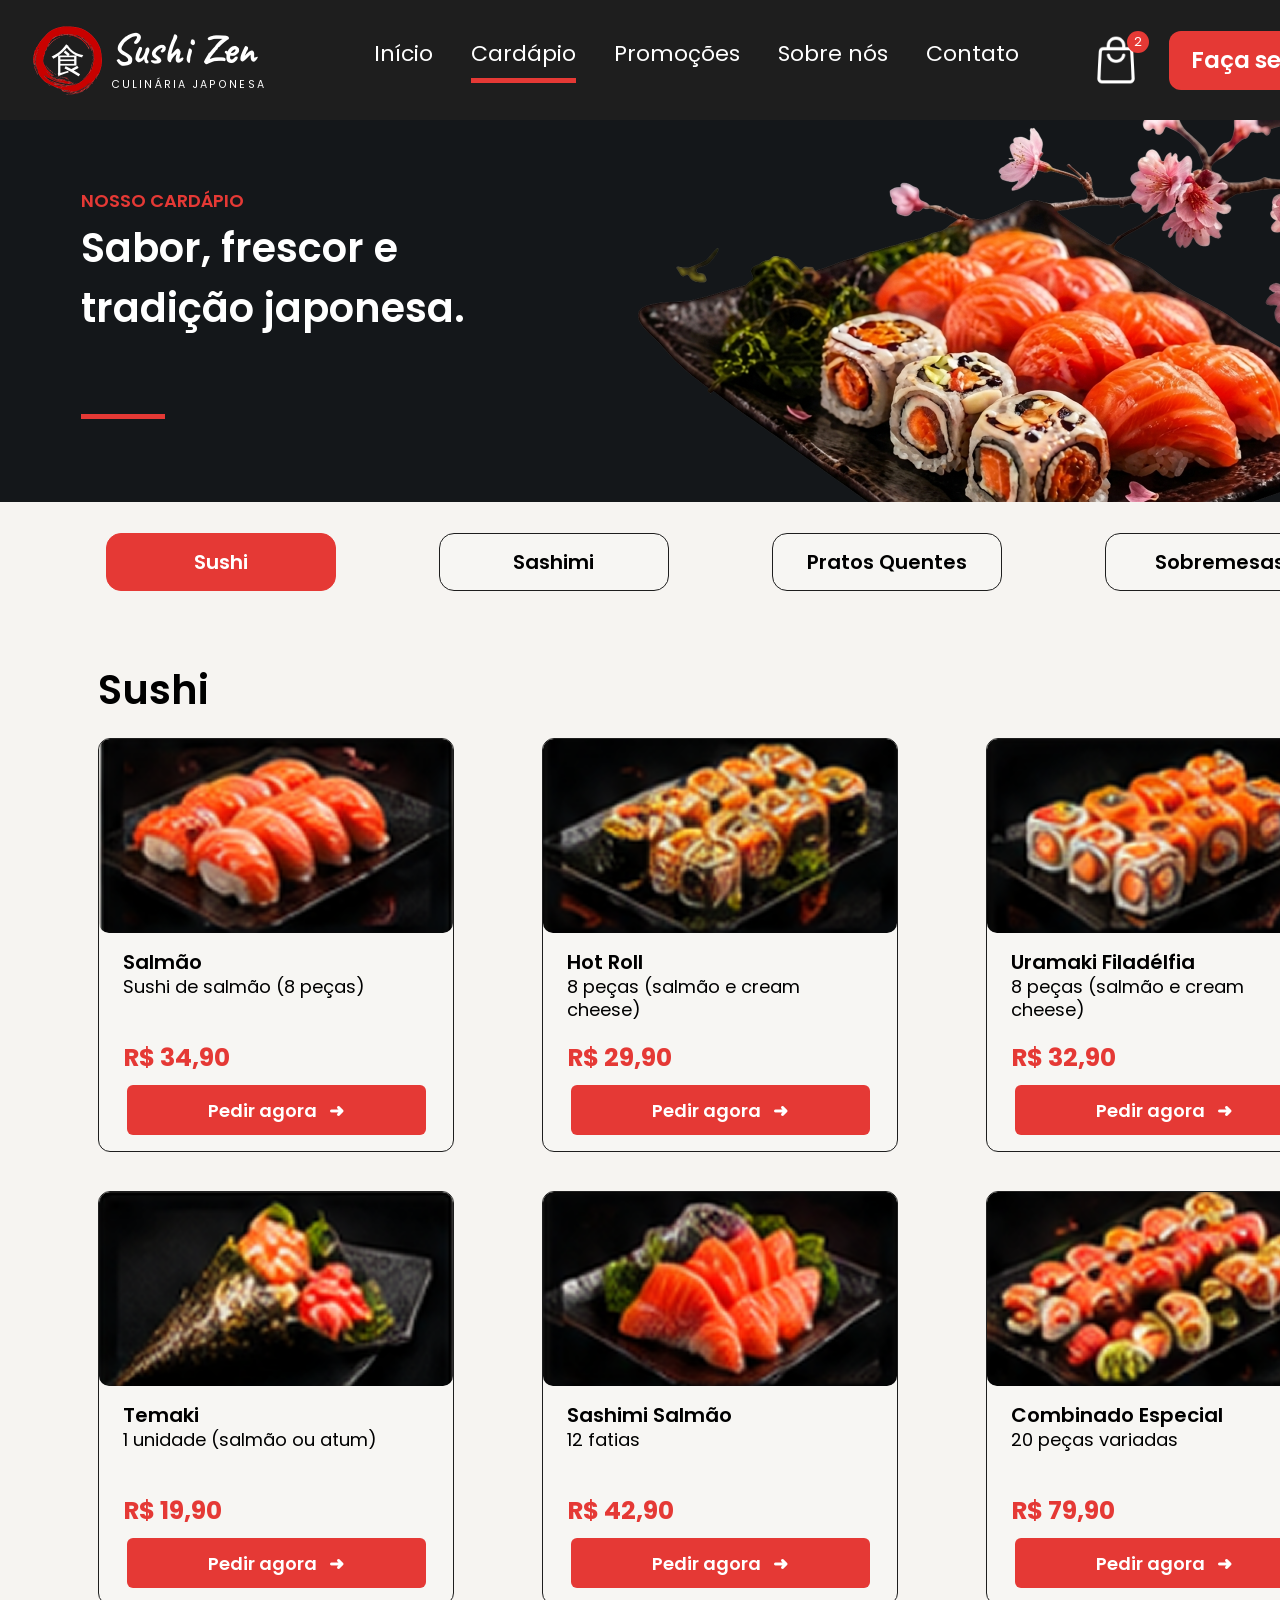
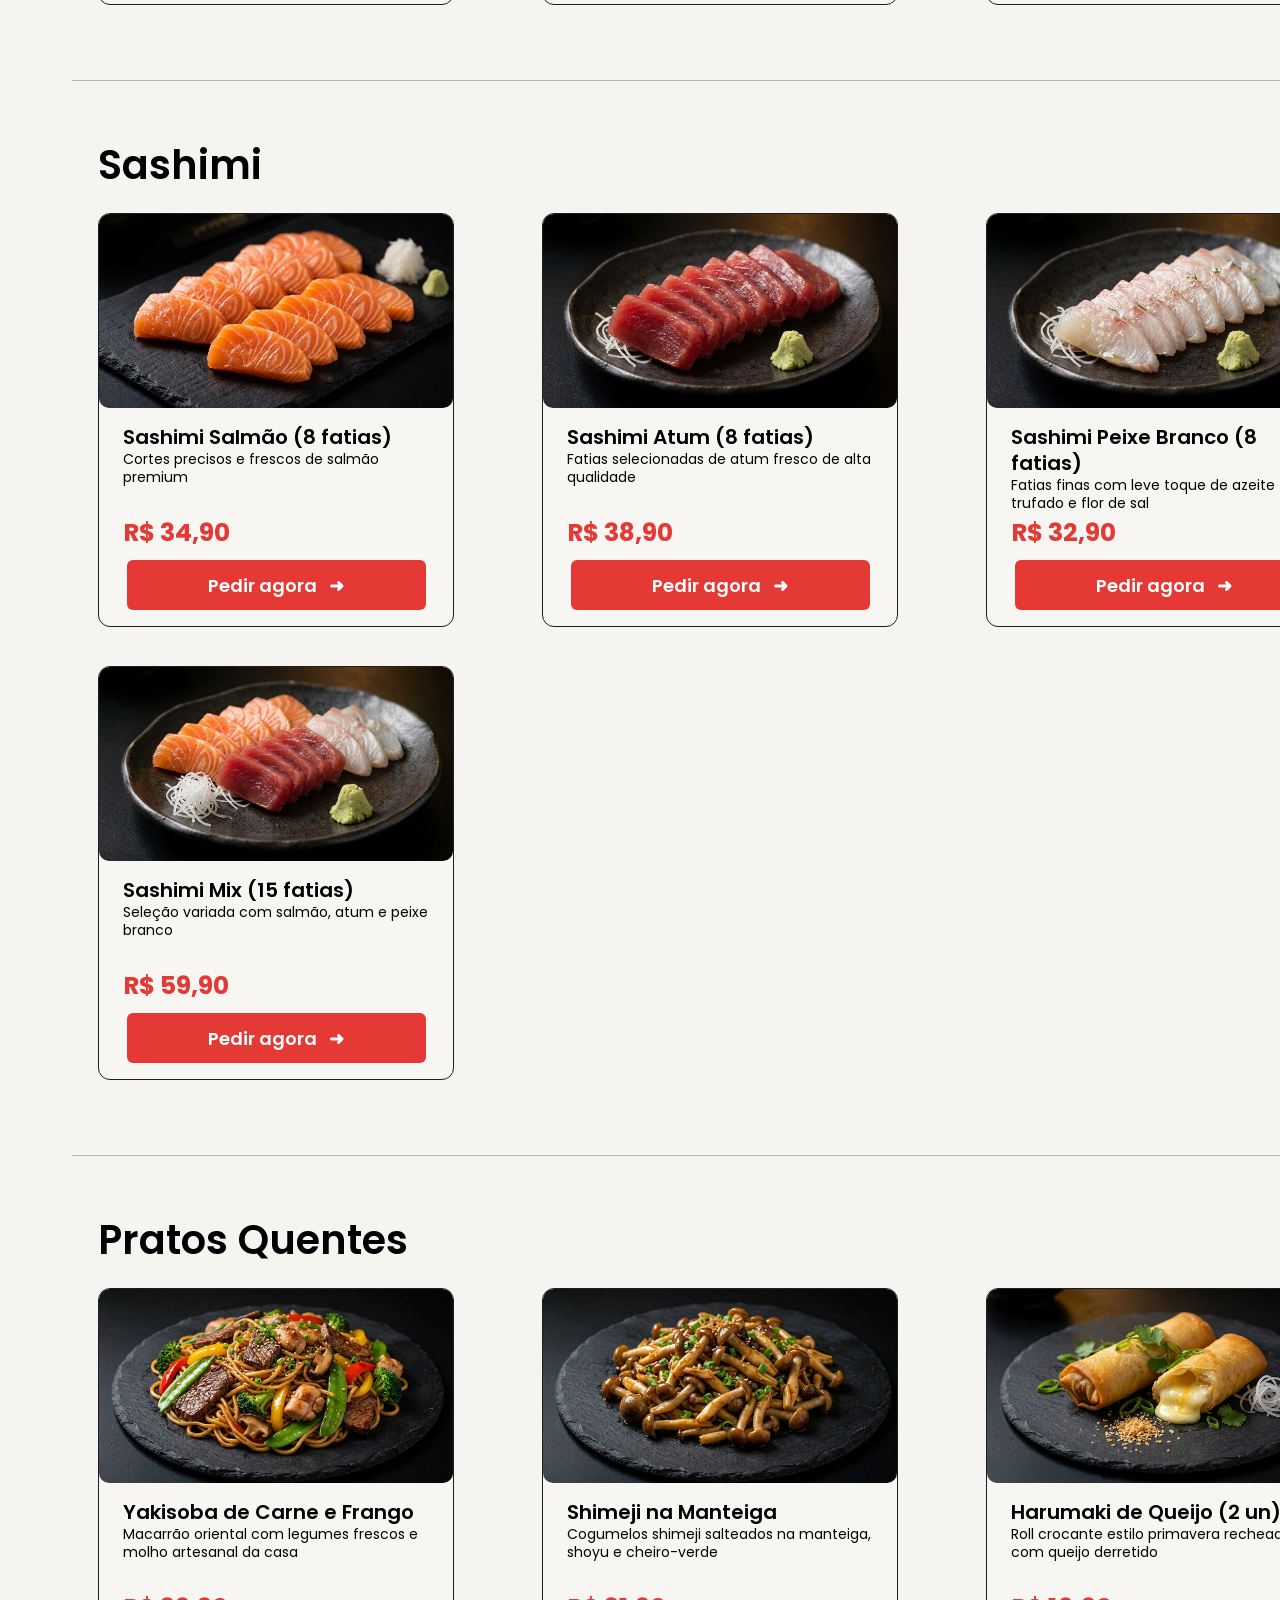
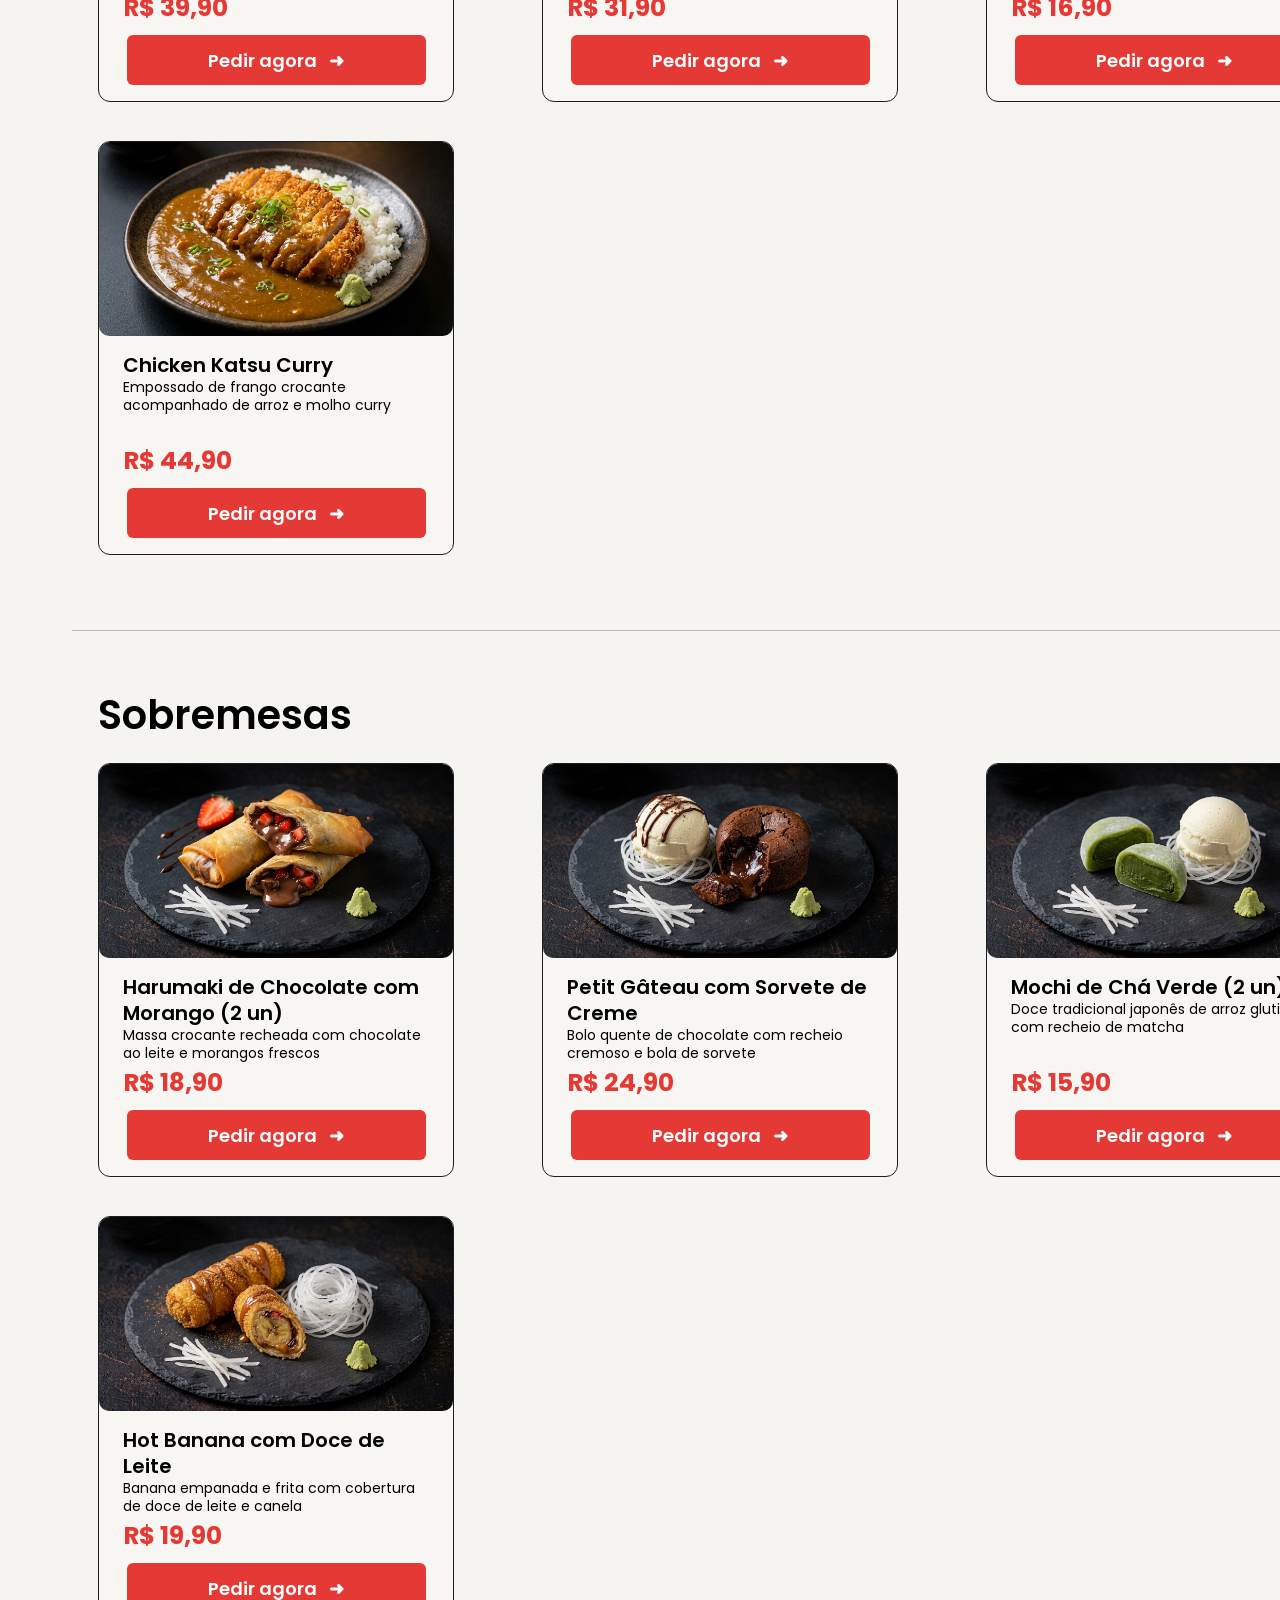
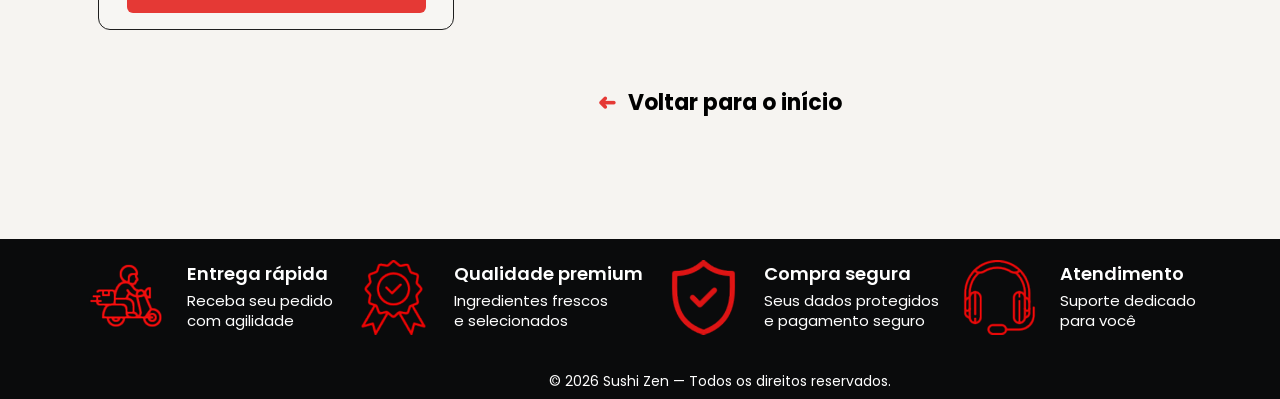
==== cardapio.html @ a2c44309 "Primeira versão do site" ====
<!DOCTYPE html>
<html lang="pt-BR">

<head>
  <meta charset="UTF-8">
  <title>Cardápio - Sushi Zen</title>
  <link rel="preconnect" href="https://fonts.googleapis.com">
  <link rel="preconnect" href="https://fonts.gstatic.com" crossorigin>
  <link href="https://fonts.googleapis.com/css2?family=Caveat:wght@400;700&family=Poppins:wght@400;500;600;700&display=swap" rel="stylesheet">
  <link rel="stylesheet" href="cardapio.css">
</head>
<body>

  
  <header class="header">
    <div class="logo">
      <div class="logo__icon">
        <img src="images/logo.png" alt="Logo Sushi Zen">
        <span class="logo__kanji">食</span>
      </div>
      <div class="logo__text">
        <h1 class="logo__name">Sushi Zen</h1>
        <p class="logo__subtitle">CULINÁRIA JAPONESA</p>
      </div>
    </div>

    <nav class="nav">
      <ul class="nav__list">
        <li class="nav__item"><a href="index.html">Início</a></li>
        <li class="nav__item nav__item--active"><a href="cardapio.html">Cardápio</a></li>
        <li class="nav__item"><a href="index.html#promocoes">Promoções</a></li>
        <li class="nav__item"><a href="sobre.html">Sobre nós</a></li>
        <li class="nav__item"><a href="index.html#contato">Contato</a></li>
      </ul>
    </nav>

    <div class="header__actions">
      <div class="cart">
        <img src="images/sacola.png" alt="Sacola de compras">
        <span class="cart__badge">2</span>
      </div>
      <a href="cardapio.html" class="btn btn--header">Faça seu pedido</a>
    </div>
  </header>

  <main>

    
    <section class="banner">
      <div class="banner__content">
        <p class="banner__eyebrow">NOSSO CARDÁPIO</p>
        <h2 class="banner__title">Sabor, frescor e<br>tradição japonesa.</h2>
      </div>
      <div class="banner__image">
        <img src="images/banner-cardapio.png" alt="Pratos de sushi do Sushi Zen">
      </div>
      
      <span class="banner__line"></span>
    </section>

   
    <div class="menu">

      
      <nav class="tabs">
        <a href="#sushi" class="tab tab--active">Sushi</a>
        <a href="#sashimi" class="tab">Sashimi</a>
        <a href="#pratos-quentes" class="tab">Pratos Quentes</a>
        <a href="#sobremesas" class="tab">Sobremesas</a>
      </nav>

    
      <section class="menu-section menu-section--sushi" id="sushi">
        <h2 class="menu-section__title">Sushi</h2>

        <div class="cards">
          <article class="card">
            <img class="card__img" src="images/card-sushi-salmao.png" alt="Sushi de salmão">
            <div class="card__body">
              <h3 class="card__name">Salmão</h3>
              <p class="card__desc">Sushi de salmão (8 peças)</p>
              <p class="card__price">R$ 34,90</p>
              <a href="index.html#contato" class="btn btn--card">Pedir agora &nbsp; ➜</a>
            </div>
          </article>

          <article class="card">
            <img class="card__img" src="images/card-hot-roll.png" alt="Hot Roll">
            <div class="card__body">
              <h3 class="card__name">Hot Roll</h3>
              <p class="card__desc">8 peças (salmão e cream cheese)</p>
              <p class="card__price">R$ 29,90</p>
              <a href="index.html#contato" class="btn btn--card">Pedir agora &nbsp; ➜</a>
            </div>
          </article>

          <article class="card">
            <img class="card__img" src="images/card-uramaki.png" alt="Uramaki Filadélfia">
            <div class="card__body">
              <h3 class="card__name">Uramaki Filadélfia</h3>
              <p class="card__desc">8 peças (salmão e cream cheese)</p>
              <p class="card__price">R$ 32,90</p>
              <a href="index.html#contato" class="btn btn--card">Pedir agora &nbsp; ➜</a>
            </div>
          </article>

          <article class="card">
            <img class="card__img" src="images/card-temaki.png" alt="Temaki">
            <div class="card__body">
              <h3 class="card__name">Temaki</h3>
              <p class="card__desc">1 unidade (salmão ou atum)</p>
              <p class="card__price">R$ 19,90</p>
              <a href="index.html#contato" class="btn btn--card">Pedir agora &nbsp; ➜</a>
            </div>
          </article>

          <article class="card">
            <img class="card__img" src="images/card-sashimi-salmao.png" alt="Sashimi de salmão">
            <div class="card__body">
              <h3 class="card__name">Sashimi Salmão</h3>
              <p class="card__desc">12 fatias</p>
              <p class="card__price">R$ 42,90</p>
              <a href="index.html#contato" class="btn btn--card">Pedir agora &nbsp; ➜</a>
            </div>
          </article>

          <article class="card">
            <img class="card__img" src="images/card-combinado.png" alt="Combinado Especial">
            <div class="card__body">
              <h3 class="card__name">Combinado Especial</h3>
              <p class="card__desc">20 peças variadas</p>
              <p class="card__price">R$ 79,90</p>
              <a href="index.html#contato" class="btn btn--card">Pedir agora &nbsp; ➜</a>
            </div>
          </article>
        </div>
      </section>

    
      <section class="menu-section" id="sashimi">
        <h2 class="menu-section__title">Sashimi</h2>

        <div class="cards">
          <article class="card">
            <img class="card__img" src="images/card-sashimi-salmão.jpg" alt="Sashimi de salmão">
            <div class="card__body">
              <h3 class="card__name">Sashimi Salmão (8 fatias)</h3>
              <p class="card__desc">Cortes precisos e frescos de salmão premium</p>
              <p class="card__price">R$ 34,90</p>
              <a href="index.html#contato" class="btn btn--card">Pedir agora &nbsp; ➜</a>
            </div>
          </article>

          <article class="card">
            <img class="card__img" src="images/card-sashimi-atum.jpg" alt="Sashimi de atum">
            <div class="card__body">
              <h3 class="card__name">Sashimi Atum (8 fatias)</h3>
              <p class="card__desc">Fatias selecionadas de atum fresco de alta qualidade</p>
              <p class="card__price">R$ 38,90</p>
              <a href="index.html#contato" class="btn btn--card">Pedir agora &nbsp; ➜</a>
            </div>
          </article>

          <article class="card">
            <img class="card__img" src="images/card-Sashimi-Peixe-Branco.jpg" alt="Sashimi de peixe branco">
            <div class="card__body">
              <h3 class="card__name">Sashimi Peixe Branco (8 fatias)</h3>
              <p class="card__desc">Fatias finas com leve toque de azeite trufado e flor de sal</p>
              <p class="card__price">R$ 32,90</p>
              <a href="index.html#contato" class="btn btn--card">Pedir agora &nbsp; ➜</a>
            </div>
          </article>

          <article class="card">
            <img class="card__img" src="images/card-Sashimi-Mix.jpg" alt="Sashimi Mix">
            <div class="card__body">
              <h3 class="card__name">Sashimi Mix (15 fatias)</h3>
              <p class="card__desc">Seleção variada com salmão, atum e peixe branco</p>
              <p class="card__price">R$ 59,90</p>
              <a href="index.html#contato" class="btn btn--card">Pedir agora &nbsp; ➜</a>
            </div>
          </article>
        </div>
      </section>

      
      <section class="menu-section" id="pratos-quentes">
        <h2 class="menu-section__title">Pratos Quentes</h2>

        <div class="cards">
          <article class="card">
            <img class="card__img" src="images/card-Yakisoba-Carne-Frango.jpg" alt="Yakisoba de carne e frango">
            <div class="card__body">
              <h3 class="card__name">Yakisoba de Carne e Frango</h3>
              <p class="card__desc">Macarrão oriental com legumes frescos e molho artesanal da casa</p>
              <p class="card__price">R$ 39,90</p>
              <a href="index.html#contato" class="btn btn--card">Pedir agora &nbsp; ➜</a>
            </div>
          </article>

          <article class="card">
            <img class="card__img" src="images/card-Shimeji-Manteiga.jpg" alt="Shimeji na manteiga">
            <div class="card__body">
              <h3 class="card__name">Shimeji na Manteiga</h3>
              <p class="card__desc">Cogumelos shimeji salteados na manteiga, shoyu e cheiro-verde</p>
              <p class="card__price">R$ 31,90</p>
              <a href="index.html#contato" class="btn btn--card">Pedir agora &nbsp; ➜</a>
            </div>
          </article>

          <article class="card">
            <img class="card__img" src="images//card-Harumaki -Queijo.jpg" alt="Harumaki de queijo">
            <div class="card__body">
              <h3 class="card__name">Harumaki de Queijo (2 un)</h3>
              <p class="card__desc">Roll crocante estilo primavera recheado com queijo derretido</p>
              <p class="card__price">R$ 16,90</p>
              <a href="index.html#contato" class="btn btn--card">Pedir agora &nbsp; ➜</a>
            </div>
          </article>

          <article class="card">
            <img class="card__img" src="images/card-Chicken-Katsu-Curry.jpg" alt="Chicken Katsu Curry">
            <div class="card__body">
              <h3 class="card__name">Chicken Katsu Curry</h3>
              <p class="card__desc">Empossado de frango crocante acompanhado de arroz e molho curry</p>
              <p class="card__price">R$ 44,90</p>
              <a href="index.html#contato" class="btn btn--card">Pedir agora &nbsp; ➜</a>
            </div>
          </article>
        </div>
      </section>

     
      <section class="menu-section" id="sobremesas">
        <h2 class="menu-section__title">Sobremesas</h2>

        <div class="cards">
          <article class="card">
            <img class="card__img" src="images/card-Harumaki-Chocolate-Morango.jpg" alt="Harumaki de chocolate com morango">
            <div class="card__body">
              <h3 class="card__name">Harumaki de Chocolate com Morango (2 un)</h3>
              <p class="card__desc">Massa crocante recheada com chocolate ao leite e morangos frescos</p>
              <p class="card__price">R$ 18,90</p>
              <a href="index.html#contato" class="btn btn--card">Pedir agora &nbsp; ➜</a>
            </div>
          </article>

          <article class="card">
            <img class="card__img" src="images/card-Petit Gâteau-Sorvete-Creme.jpg" alt="Petit Gâteau com sorvete">
            <div class="card__body">
              <h3 class="card__name">Petit Gâteau com Sorvete de Creme</h3>
              <p class="card__desc">Bolo quente de chocolate com recheio cremoso e bola de sorvete</p>
              <p class="card__price">R$ 24,90</p>
              <a href="index.html#contato" class="btn btn--card">Pedir agora &nbsp; ➜</a>
            </div>
          </article>

          <article class="card">
            <img class="card__img" src="images//card-Mochi-Chá-Verde.jpg" alt="Mochi de chá verde">
            <div class="card__body">
              <h3 class="card__name">Mochi de Chá Verde (2 un)</h3>
              <p class="card__desc">Doce tradicional japonês de arroz glutinoso com recheio de matcha</p>
              <p class="card__price">R$ 15,90</p>
              <a href="index.html#contato" class="btn btn--card">Pedir agora &nbsp; ➜</a>
            </div>
          </article>

          <article class="card">
            <img class="card__img" src="images/card-Hot-Banana-Doce-Leite.jpg" alt="Hot Banana com doce de leite">
            <div class="card__body">
              <h3 class="card__name">Hot Banana com Doce de Leite</h3>
              <p class="card__desc">Banana empanada e frita com cobertura de doce de leite e canela</p>
              <p class="card__price">R$ 19,90</p>
              <a href="index.html#contato" class="btn btn--card">Pedir agora &nbsp; ➜</a>
            </div>
          </article>
        </div>
      </section>

     
      <a href="index.html" class="back-link"><span class="back-link__arrow">➜</span> Voltar para o início</a>

    </div>
  </main>

  
  <footer class="footer">
    <div class="footer__features">
      <div class="feature">
        <img src="images/entrega-rapida.png" alt="Entrega rápida">
        <div>
          <h3 class="feature__title">Entrega rápida</h3>
          <p class="feature__text">Receba seu pedido<br>com agilidade</p>
        </div>
      </div>

      <div class="feature">
        <img src="images/qualidade.png" alt="Qualidade premium">
        <div>
          <h3 class="feature__title">Qualidade premium</h3>
          <p class="feature__text">Ingredientes frescos<br>e selecionados</p>
        </div>
      </div>

      <div class="feature">
        <img src="images/seguranca.png" alt="Compra segura">
        <div>
          <h3 class="feature__title">Compra segura</h3>
          <p class="feature__text">Seus dados protegidos<br>e pagamento seguro</p>
        </div>
      </div>

      <div class="feature">
        <img src="images/atendimento.png" alt="Atendimento">
        <div>
          <h3 class="feature__title">Atendimento</h3>
          <p class="feature__text">Suporte dedicado<br>para você</p>
        </div>
      </div>
    </div>

    <p class="footer__copy">© 2026 Sushi Zen — Todos os direitos reservados.</p>
  </footer>

</body>
</html>
---- cardapio.css ----
* {
  box-sizing: border-box;
  margin: 0;
  padding: 0;
}

body {
  width: 1440px;                 
  margin: 0 auto;
  font-family: 'Poppins', sans-serif;
  color: #ffffff;
  background-color: #101112;
}

a {
  text-decoration: none;
  color: inherit;
}

ul {
  list-style: none;
}


img {
  display: block;
}


.btn {
  display: flex;
  align-items: center;
  justify-content: center;
  color: #ffffff;
  font-weight: 600;
  font-size: 18px;
  background-color: #e53935;
}


.header {
  position: sticky;
  top: 0;
  z-index: 100;
  display: flex;                
  align-items: center;           
  height: 120px;
  padding: 0 35px 0 27px;        
  background-color: #1e1e1e;
}


.logo {
  display: flex;
  align-items: center;
  gap: 5px;
  width: 340px;
}


.logo__icon {
  position: relative;
  width: 79px;
  height: 79px;
}

.logo__icon img {
  width: 100%;
  height: 100%;
  object-fit: cover;
}


.logo__kanji {
  position: absolute;
  top: 14px;
  left: 24px;
  z-index: 1;
  font-size: 34px;
  color: #ffffff;
}

.logo__name {
  font-family: 'Caveat', cursive;
  font-weight: 700;
  font-size: 43px;
  line-height: 1;
}

.logo__subtitle {
  margin-top: 6px;
  font-size: 10.7px;
  letter-spacing: 2.1px;
}


.nav {
  margin-left: 7px;
}


.nav__list {
  display: flex;
  gap: 38px;
}

.nav__item a {
  font-size: 22px;
}


.nav__item--active a {
  display: inline-block;
  padding-bottom: 8px;
  border-bottom: 5px solid #e53935;
}


.header__actions {
  display: flex;
  align-items: center;
  gap: 28px;
  margin-left: auto;             
}

.cart {
  position: relative;
  width: 50px;
  height: 50px;
}

.cart img {
  width: 100%;
  height: 100%;
  object-fit: cover;
}


.cart__badge {
  position: absolute;
  top: -4px;
  right: -8px;
  display: flex;
  align-items: center;
  justify-content: center;
  width: 22px;
  height: 22px;
  background-color: #e53935;
  border-radius: 50%;
  font-size: 13px;
}

.btn--header {
  width: 236px;
  height: 59px;
  border-radius: 12px;
  font-size: 23px;
}


.banner {
  position: relative;
  display: grid;
  grid-template-columns: 602px 838px;  
  height: 382px;
  background-color: #14171a;
  overflow: hidden;
}

.banner__content {
  padding: 67px 0 0 81px;
}

.banner__eyebrow {
  color: #e53935;
  font-size: 18px;
  font-weight: 600;
}

.banner__title {
  margin-top: 4px;
  font-size: 40px;
  font-weight: 600;
}

.banner__image img {
  width: 100%;
  height: 100%;
  object-fit: cover;
}


.banner__line {
  position: absolute;
  top: 294px;
  left: 81px;
  width: 84px;
  height: 5px;
  background-color: #e53935;
}


.menu {
  padding: 16px 0 120px 0;
  background-color: #f6f4f1;
}


.tabs {
  position: sticky;
  top: 120px; 
  z-index: 5;  
  display: flex;
  justify-content: center;
  gap: 103px;
  padding: 15px 0;
  background-color: #f6f4f1;
}

.tab {
  display: flex;
  align-items: center;
  justify-content: center;
  width: 230px;
  height: 58px;
  background-color: rgba(255, 255, 255, 0.15);
  border: 1px solid #1e1e1e;           
  border-radius: 15px;                 
  color: #000000;
  font-size: 20px;
  font-weight: 600;
}


.tab--active {
  background-color: #e53935;
  border-color: #e53935;
  color: #ffffff;
}



.menu-section {
  width: 1296px;
  margin: 0 auto;
  padding: 54px 26px 75px 26px;
  border-bottom: 1px solid rgba(0, 0, 0, 0.25);   
  scroll-margin-top: 210px;     
}


.menu-section:last-of-type {
  border-bottom: none;
  padding-bottom: 56px;
}

.menu-section__title {
  margin-bottom: 18px;
  font-size: 40px;
  font-weight: 600;
  color: #000000;
}


.cards {
  display: grid;
  grid-template-columns: repeat(3, 356px);
  gap: 39px 88px;                
}


.card {
  display: flex;
  flex-direction: column;
  height: 414px;
  background-color: rgba(255, 255, 255, 0.15);
  border: 1px solid #1e1e1e;
  border-radius: 12px;
  overflow: hidden;            
  color: #000000;
}

.card__img {
  width: 100%;
  height: 194px;
  object-fit: cover;
  border-radius: 10px;
}


.card__body {
  display: flex;
  flex-direction: column;
  flex: 1;
  padding: 16px 24px 0 24px;
}

.card__name {
  font-size: 20px;
  font-weight: 600;
  line-height: 1.3;
}

.card__desc {
  font-size: 14px;
  line-height: 1.3;
}


.menu-section--sushi .card__desc {
  font-size: 18px;
}


.card__price {
  margin-top: auto;
  margin-bottom: 12px;
  font-size: 25px;
  font-weight: 700;
  line-height: 1.2;
  color: #e53935;
}

.btn--card {
  width: 299px;
  height: 50px;
  margin: 0 auto 16px auto;      
  border-radius: 6px;
}


.back-link {
  display: flex;
  justify-content: center;
  align-items: center;
  gap: 12px;
  font-size: 22px;
  font-weight: 700;
  color: #000000;
}


.back-link__arrow {
  display: inline;
  color: #e53935;
  transform: scaleX(-1);        
}


.footer {
  position: relative;
  height: 160px;
  padding-top: 21px;
  background-color: #0a0b0c;
}


.footer__features {
  display: flex;
  justify-content: space-between;
  padding: 0 244px 0 89px;
}

.feature {
  display: flex;
  align-items: flex-start;
  gap: 23px;
}

.feature img {
  width: 75px;
  height: 75px;
  object-fit: cover;
}

.feature__title {
  font-size: 18px;
  font-weight: 600;
}

.feature__text {
  margin-top: 4px;
  font-size: 15px;
  line-height: 1.3;
}

.footer__copy {
  margin-top: 36px;
  text-align: center;
  font-size: 14px;
}
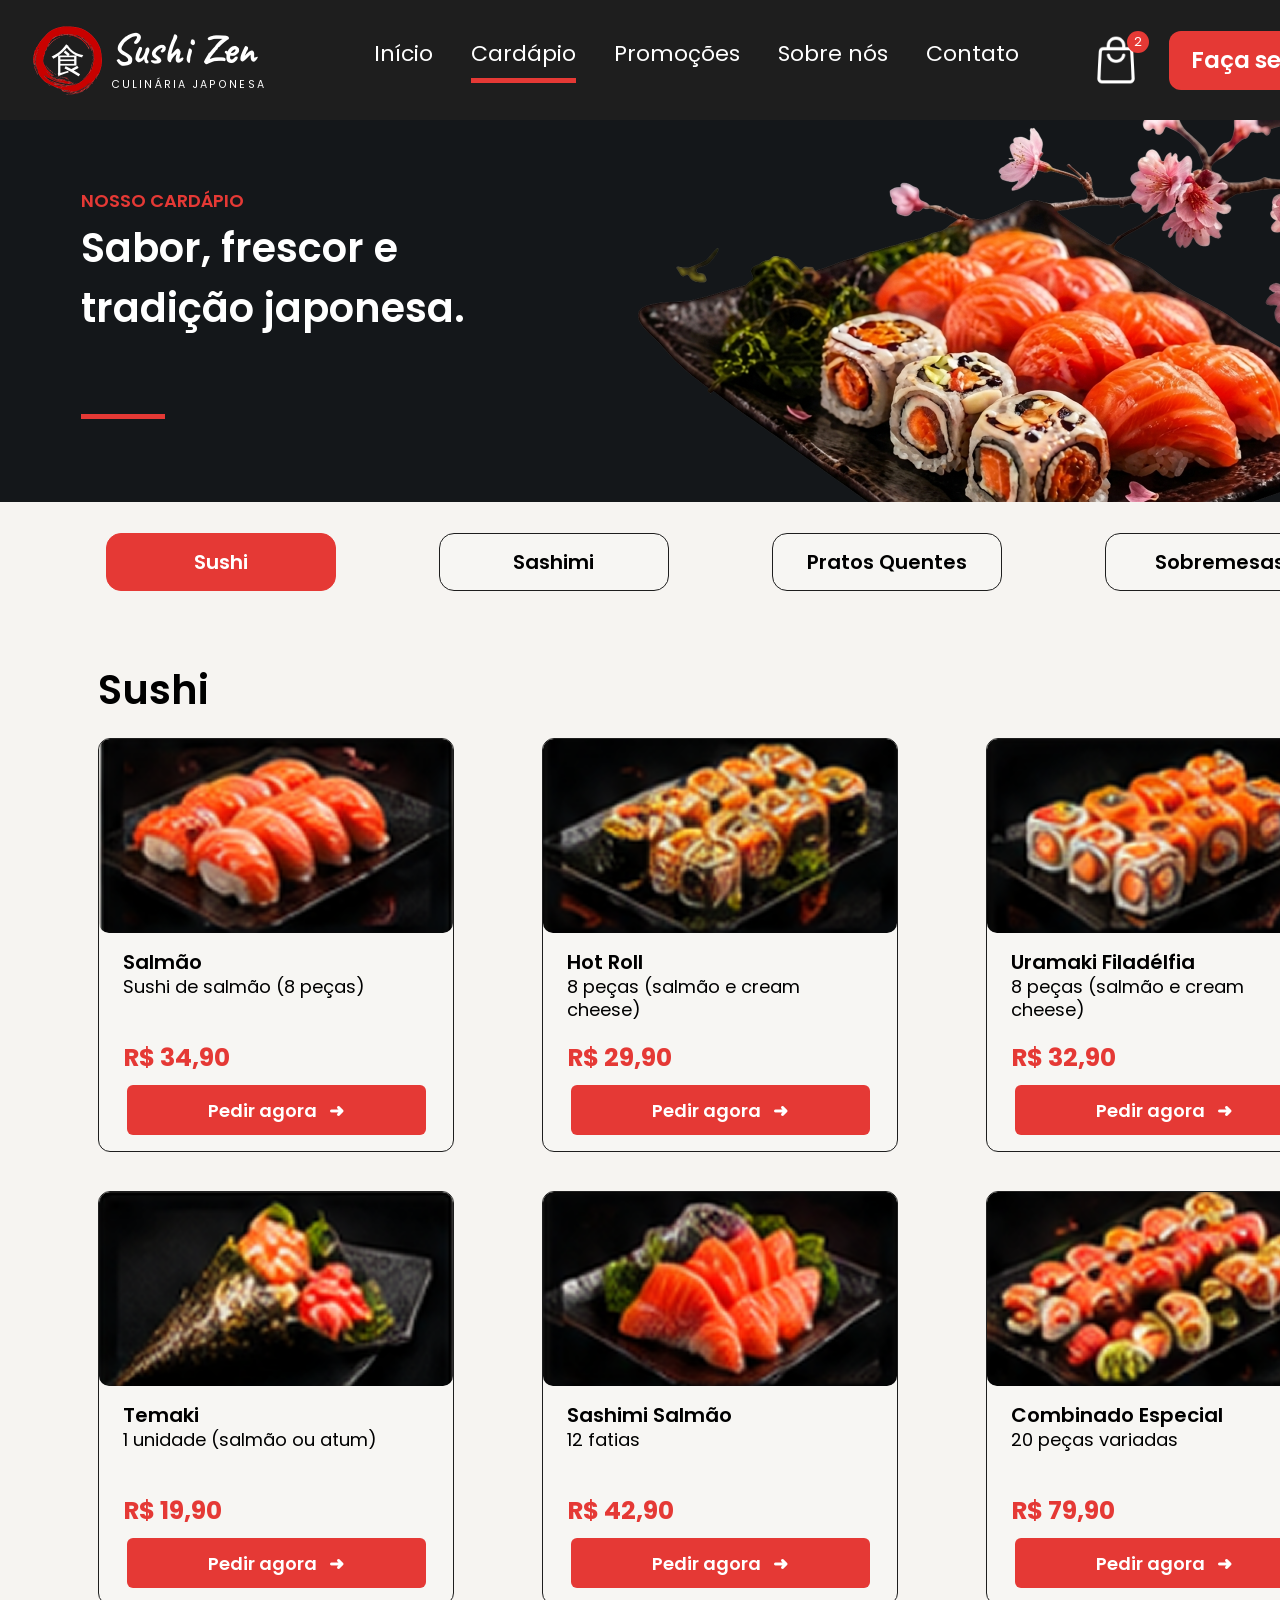
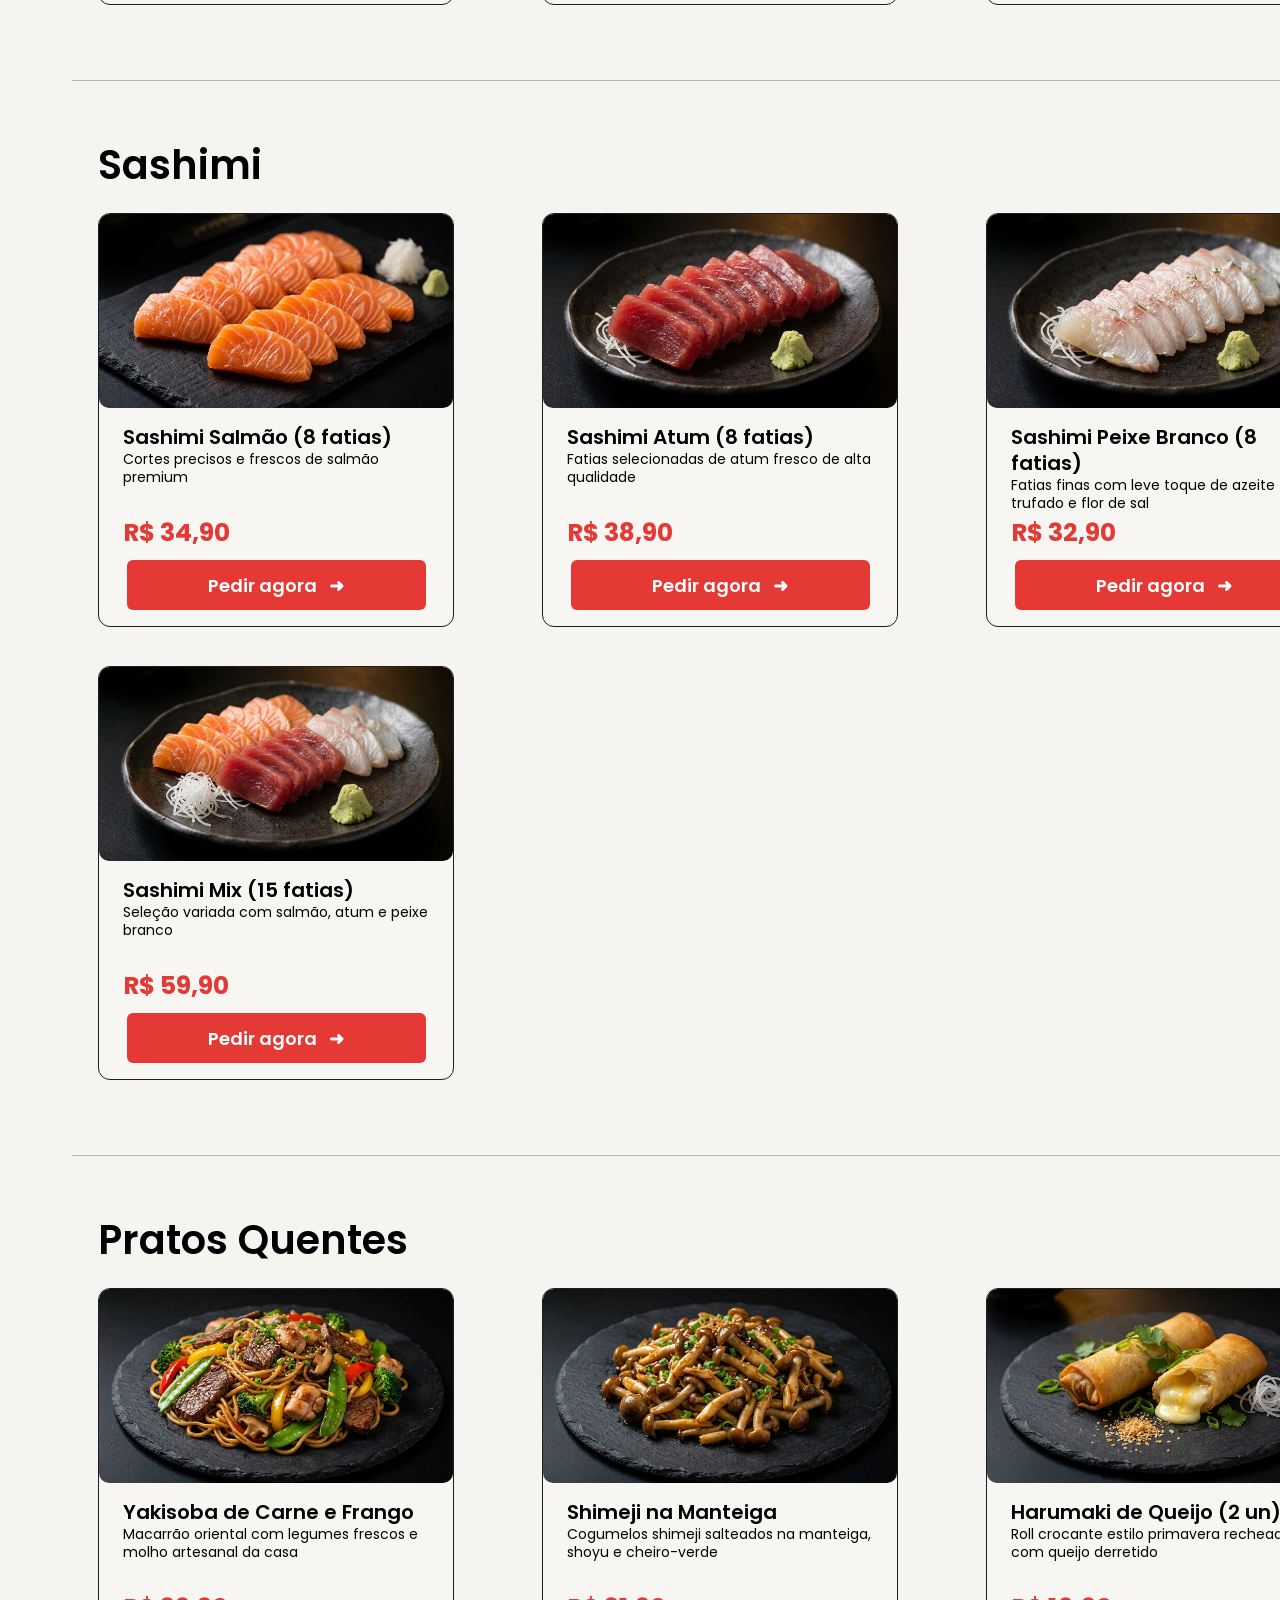
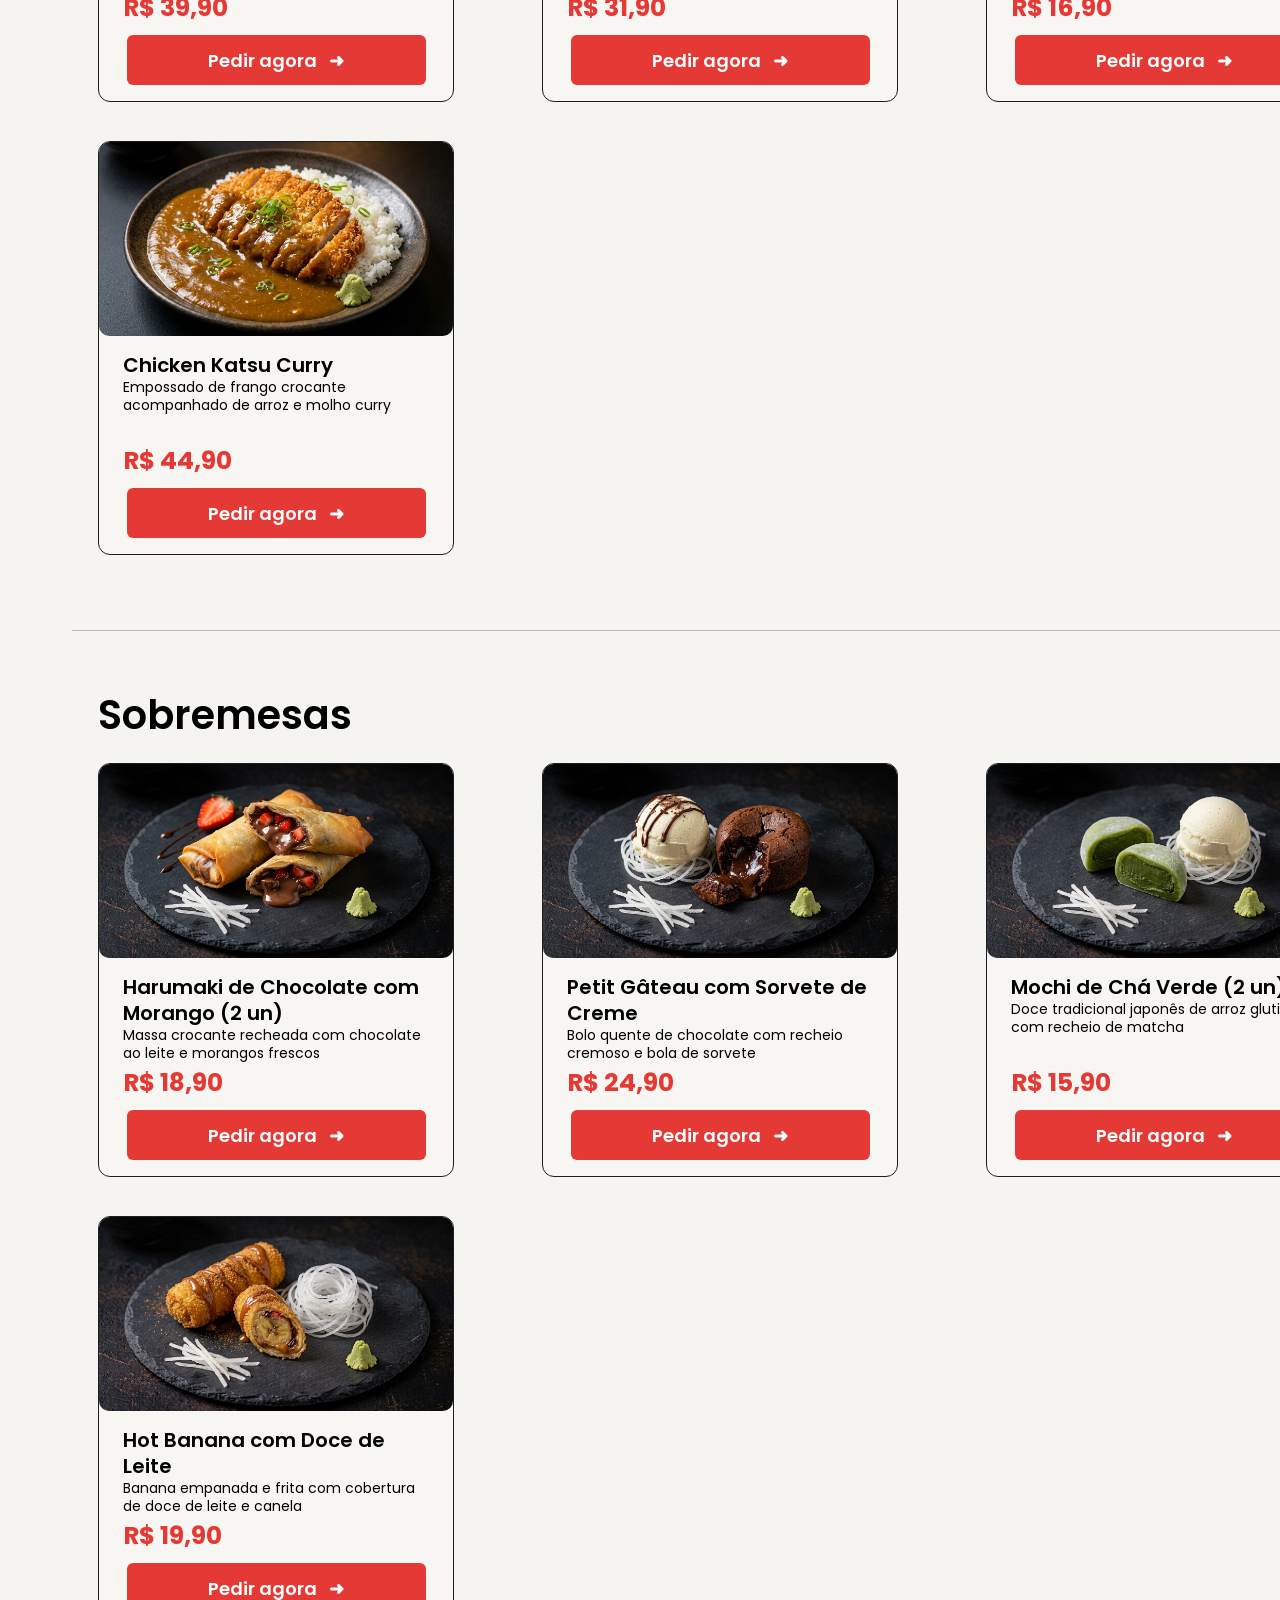
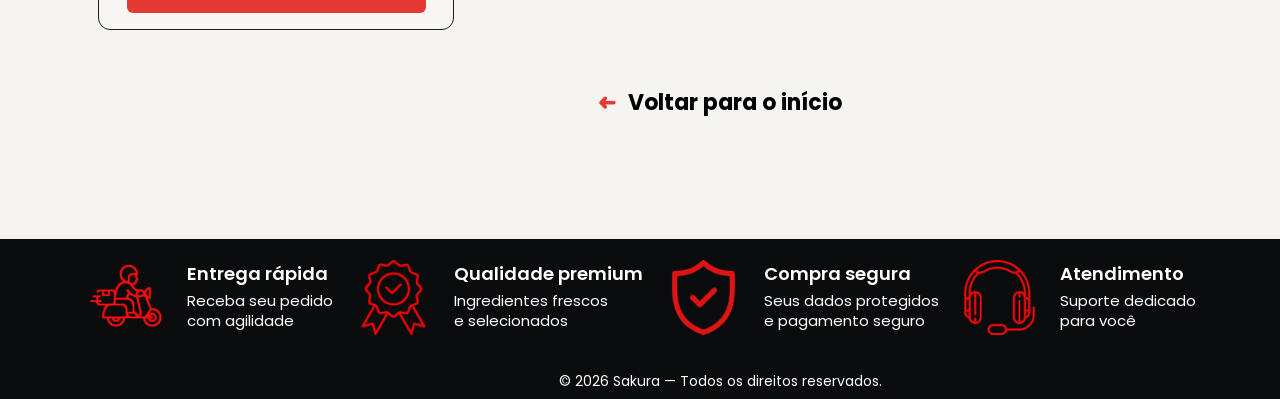
==== commit 3cbd0202: "Nova versao codigo" ====
--- a/cardapio.html
+++ b/cardapio.html
@@ -1,6 +1,5 @@
 <!DOCTYPE html>
 <html lang="pt-BR">
-
 <head>
   <meta charset="UTF-8">
   <title>Cardápio - Sushi Zen</title>
@@ -11,173 +10,171 @@
 </head>
 <body>
 
-  
   <header class="header">
     <div class="logo">
-      <div class="logo__icon">
+      <div class="logo-imagem">
         <img src="images/logo.png" alt="Logo Sushi Zen">
-        <span class="logo__kanji">食</span>
-      </div>
-      <div class="logo__text">
-        <h1 class="logo__name">Sushi Zen</h1>
-        <p class="logo__subtitle">CULINÁRIA JAPONESA</p>
+        <span class="logo-letra">食</span>
+      </div>
+      <div class="logo-texto">
+        <h1 class="logo-nome">Sushi Zen</h1>
+        <p class="logo-subtitulo">CULINÁRIA JAPONESA</p>
       </div>
     </div>
 
     <nav class="nav">
-      <ul class="nav__list">
-        <li class="nav__item"><a href="index.html">Início</a></li>
-        <li class="nav__item nav__item--active"><a href="cardapio.html">Cardápio</a></li>
-        <li class="nav__item"><a href="index.html#promocoes">Promoções</a></li>
-        <li class="nav__item"><a href="sobre.html">Sobre nós</a></li>
-        <li class="nav__item"><a href="index.html#contato">Contato</a></li>
+      <ul class="lista-menu">
+        <li class="item-menu"><a href="index.html">Início</a></li>
+        <li class="item-menu link-ativo"><a href="cardapio.html">Cardápio</a></li>
+        <li class="item-menu"><a href="index.html#promocoes">Promoções</a></li>
+        <li class="item-menu"><a href="sobre.html">Sobre nós</a></li>
+        <li class="item-menu"><a href="index.html#contato">Contato</a></li>
       </ul>
     </nav>
 
-    <div class="header__actions">
+    <div class="acoes-topo">
       <div class="cart">
         <img src="images/sacola.png" alt="Sacola de compras">
-        <span class="cart__badge">2</span>
-      </div>
-      <a href="cardapio.html" class="btn btn--header">Faça seu pedido</a>
+        <span class="carrinho-numero">2</span>
+      </div>
+      <a href="cardapio.html" class="botao botao-topo">Faça seu pedido</a>
     </div>
   </header>
 
   <main>
 
+   
+    <section class="banner">
+      <div class="banner-conteudo">
+        <p class="banner-chamada">NOSSO CARDÁPIO</p>
+        <h2 class="banner-titulo">Sabor, frescor e<br>tradição japonesa.</h2>
+      </div>
+      <div class="banner-imagem">
+        <img src="images/banner-cardapio.png" alt="Pratos de sushi do Sushi Zen">
+      </div>
+      <span class="banner-linha"></span>
+    </section>
+
     
-    <section class="banner">
-      <div class="banner__content">
-        <p class="banner__eyebrow">NOSSO CARDÁPIO</p>
-        <h2 class="banner__title">Sabor, frescor e<br>tradição japonesa.</h2>
-      </div>
-      <div class="banner__image">
-        <img src="images/banner-cardapio.png" alt="Pratos de sushi do Sushi Zen">
-      </div>
+    <div class="menu">
+
+     
+      <nav class="abas">
+        <a href="#sushi" class="aba aba-ativa">Sushi</a>
+        <a href="#sashimi" class="aba">Sashimi</a>
+        <a href="#pratos-quentes" class="aba">Pratos Quentes</a>
+        <a href="#sobremesas" class="aba">Sobremesas</a>
+      </nav>
+
       
-      <span class="banner__line"></span>
-    </section>
-
-   
-    <div class="menu">
-
-      
-      <nav class="tabs">
-        <a href="#sushi" class="tab tab--active">Sushi</a>
-        <a href="#sashimi" class="tab">Sashimi</a>
-        <a href="#pratos-quentes" class="tab">Pratos Quentes</a>
-        <a href="#sobremesas" class="tab">Sobremesas</a>
-      </nav>
-
-    
-      <section class="menu-section menu-section--sushi" id="sushi">
-        <h2 class="menu-section__title">Sushi</h2>
+      <section class="menu-section secao-sushi" id="sushi">
+        <h2 class="secao-titulo">Sushi</h2>
 
         <div class="cards">
           <article class="card">
-            <img class="card__img" src="images/card-sushi-salmao.png" alt="Sushi de salmão">
-            <div class="card__body">
-              <h3 class="card__name">Salmão</h3>
-              <p class="card__desc">Sushi de salmão (8 peças)</p>
-              <p class="card__price">R$ 34,90</p>
-              <a href="index.html#contato" class="btn btn--card">Pedir agora &nbsp; ➜</a>
-            </div>
-          </article>
-
-          <article class="card">
-            <img class="card__img" src="images/card-hot-roll.png" alt="Hot Roll">
-            <div class="card__body">
-              <h3 class="card__name">Hot Roll</h3>
-              <p class="card__desc">8 peças (salmão e cream cheese)</p>
-              <p class="card__price">R$ 29,90</p>
-              <a href="index.html#contato" class="btn btn--card">Pedir agora &nbsp; ➜</a>
-            </div>
-          </article>
-
-          <article class="card">
-            <img class="card__img" src="images/card-uramaki.png" alt="Uramaki Filadélfia">
-            <div class="card__body">
-              <h3 class="card__name">Uramaki Filadélfia</h3>
-              <p class="card__desc">8 peças (salmão e cream cheese)</p>
-              <p class="card__price">R$ 32,90</p>
-              <a href="index.html#contato" class="btn btn--card">Pedir agora &nbsp; ➜</a>
-            </div>
-          </article>
-
-          <article class="card">
-            <img class="card__img" src="images/card-temaki.png" alt="Temaki">
-            <div class="card__body">
-              <h3 class="card__name">Temaki</h3>
-              <p class="card__desc">1 unidade (salmão ou atum)</p>
-              <p class="card__price">R$ 19,90</p>
-              <a href="index.html#contato" class="btn btn--card">Pedir agora &nbsp; ➜</a>
-            </div>
-          </article>
-
-          <article class="card">
-            <img class="card__img" src="images/card-sashimi-salmao.png" alt="Sashimi de salmão">
-            <div class="card__body">
-              <h3 class="card__name">Sashimi Salmão</h3>
-              <p class="card__desc">12 fatias</p>
-              <p class="card__price">R$ 42,90</p>
-              <a href="index.html#contato" class="btn btn--card">Pedir agora &nbsp; ➜</a>
-            </div>
-          </article>
-
-          <article class="card">
-            <img class="card__img" src="images/card-combinado.png" alt="Combinado Especial">
-            <div class="card__body">
-              <h3 class="card__name">Combinado Especial</h3>
-              <p class="card__desc">20 peças variadas</p>
-              <p class="card__price">R$ 79,90</p>
-              <a href="index.html#contato" class="btn btn--card">Pedir agora &nbsp; ➜</a>
+            <img class="card-imagem" src="images/card-sushi-salmao.png" alt="Sushi de salmão">
+            <div class="card-corpo">
+              <h3 class="card-nome">Salmão</h3>
+              <p class="card-descricao">Sushi de salmão (8 peças)</p>
+              <p class="card-preco">R$ 34,90</p>
+              <a href="index.html#contato" class="botao botao-pedir">Pedir agora &nbsp; ➜</a>
+            </div>
+          </article>
+
+          <article class="card">
+            <img class="card-imagem" src="images/card-hot-roll.png" alt="Hot Roll">
+            <div class="card-corpo">
+              <h3 class="card-nome">Hot Roll</h3>
+              <p class="card-descricao">8 peças (salmão e cream cheese)</p>
+              <p class="card-preco">R$ 29,90</p>
+              <a href="index.html#contato" class="botao botao-pedir">Pedir agora &nbsp; ➜</a>
+            </div>
+          </article>
+
+          <article class="card">
+            <img class="card-imagem" src="images/card-uramaki.png" alt="Uramaki Filadélfia">
+            <div class="card-corpo">
+              <h3 class="card-nome">Uramaki Filadélfia</h3>
+              <p class="card-descricao">8 peças (salmão e cream cheese)</p>
+              <p class="card-preco">R$ 32,90</p>
+              <a href="index.html#contato" class="botao botao-pedir">Pedir agora &nbsp; ➜</a>
+            </div>
+          </article>
+
+          <article class="card">
+            <img class="card-imagem" src="images/card-temaki.png" alt="Temaki">
+            <div class="card-corpo">
+              <h3 class="card-nome">Temaki</h3>
+              <p class="card-descricao">1 unidade (salmão ou atum)</p>
+              <p class="card-preco">R$ 19,90</p>
+              <a href="index.html#contato" class="botao botao-pedir">Pedir agora &nbsp; ➜</a>
+            </div>
+          </article>
+
+          <article class="card">
+            <img class="card-imagem" src="images/card-sashimi-salmao.png" alt="Sashimi de salmão">
+            <div class="card-corpo">
+              <h3 class="card-nome">Sashimi Salmão</h3>
+              <p class="card-descricao">12 fatias</p>
+              <p class="card-preco">R$ 42,90</p>
+              <a href="index.html#contato" class="botao botao-pedir">Pedir agora &nbsp; ➜</a>
+            </div>
+          </article>
+
+          <article class="card">
+            <img class="card-imagem" src="images/card-combinado.png" alt="Combinado Especial">
+            <div class="card-corpo">
+              <h3 class="card-nome">Combinado Especial</h3>
+              <p class="card-descricao">20 peças variadas</p>
+              <p class="card-preco">R$ 79,90</p>
+              <a href="index.html#contato" class="botao botao-pedir">Pedir agora &nbsp; ➜</a>
             </div>
           </article>
         </div>
       </section>
 
-    
+     
       <section class="menu-section" id="sashimi">
-        <h2 class="menu-section__title">Sashimi</h2>
+        <h2 class="secao-titulo">Sashimi</h2>
 
         <div class="cards">
           <article class="card">
-            <img class="card__img" src="images/card-sashimi-salmão.jpg" alt="Sashimi de salmão">
-            <div class="card__body">
-              <h3 class="card__name">Sashimi Salmão (8 fatias)</h3>
-              <p class="card__desc">Cortes precisos e frescos de salmão premium</p>
-              <p class="card__price">R$ 34,90</p>
-              <a href="index.html#contato" class="btn btn--card">Pedir agora &nbsp; ➜</a>
-            </div>
-          </article>
-
-          <article class="card">
-            <img class="card__img" src="images/card-sashimi-atum.jpg" alt="Sashimi de atum">
-            <div class="card__body">
-              <h3 class="card__name">Sashimi Atum (8 fatias)</h3>
-              <p class="card__desc">Fatias selecionadas de atum fresco de alta qualidade</p>
-              <p class="card__price">R$ 38,90</p>
-              <a href="index.html#contato" class="btn btn--card">Pedir agora &nbsp; ➜</a>
-            </div>
-          </article>
-
-          <article class="card">
-            <img class="card__img" src="images/card-Sashimi-Peixe-Branco.jpg" alt="Sashimi de peixe branco">
-            <div class="card__body">
-              <h3 class="card__name">Sashimi Peixe Branco (8 fatias)</h3>
-              <p class="card__desc">Fatias finas com leve toque de azeite trufado e flor de sal</p>
-              <p class="card__price">R$ 32,90</p>
-              <a href="index.html#contato" class="btn btn--card">Pedir agora &nbsp; ➜</a>
-            </div>
-          </article>
-
-          <article class="card">
-            <img class="card__img" src="images/card-Sashimi-Mix.jpg" alt="Sashimi Mix">
-            <div class="card__body">
-              <h3 class="card__name">Sashimi Mix (15 fatias)</h3>
-              <p class="card__desc">Seleção variada com salmão, atum e peixe branco</p>
-              <p class="card__price">R$ 59,90</p>
-              <a href="index.html#contato" class="btn btn--card">Pedir agora &nbsp; ➜</a>
+            <img class="card-imagem" src="images/card-sashimi-salmão.jpg" alt="Sashimi de salmão">
+            <div class="card-corpo">
+              <h3 class="card-nome">Sashimi Salmão (8 fatias)</h3>
+              <p class="card-descricao">Cortes precisos e frescos de salmão premium</p>
+              <p class="card-preco">R$ 34,90</p>
+              <a href="index.html#contato" class="botao botao-pedir">Pedir agora &nbsp; ➜</a>
+            </div>
+          </article>
+
+          <article class="card">
+            <img class="card-imagem" src="images/card-sashimi-atum.jpg" alt="Sashimi de atum">
+            <div class="card-corpo">
+              <h3 class="card-nome">Sashimi Atum (8 fatias)</h3>
+              <p class="card-descricao">Fatias selecionadas de atum fresco de alta qualidade</p>
+              <p class="card-preco">R$ 38,90</p>
+              <a href="index.html#contato" class="botao botao-pedir">Pedir agora &nbsp; ➜</a>
+            </div>
+          </article>
+
+          <article class="card">
+            <img class="card-imagem" src="images/card-Sashimi-Peixe-Branco.jpg" alt="Sashimi de peixe branco">
+            <div class="card-corpo">
+              <h3 class="card-nome">Sashimi Peixe Branco (8 fatias)</h3>
+              <p class="card-descricao">Fatias finas com leve toque de azeite trufado e flor de sal</p>
+              <p class="card-preco">R$ 32,90</p>
+              <a href="index.html#contato" class="botao botao-pedir">Pedir agora &nbsp; ➜</a>
+            </div>
+          </article>
+
+          <article class="card">
+            <img class="card-imagem" src="images/card-Sashimi-Mix.jpg" alt="Sashimi Mix">
+            <div class="card-corpo">
+              <h3 class="card-nome">Sashimi Mix (15 fatias)</h3>
+              <p class="card-descricao">Seleção variada com salmão, atum e peixe branco</p>
+              <p class="card-preco">R$ 59,90</p>
+              <a href="index.html#contato" class="botao botao-pedir">Pedir agora &nbsp; ➜</a>
             </div>
           </article>
         </div>
@@ -185,141 +182,141 @@
 
       
       <section class="menu-section" id="pratos-quentes">
-        <h2 class="menu-section__title">Pratos Quentes</h2>
+        <h2 class="secao-titulo">Pratos Quentes</h2>
 
         <div class="cards">
           <article class="card">
-            <img class="card__img" src="images/card-Yakisoba-Carne-Frango.jpg" alt="Yakisoba de carne e frango">
-            <div class="card__body">
-              <h3 class="card__name">Yakisoba de Carne e Frango</h3>
-              <p class="card__desc">Macarrão oriental com legumes frescos e molho artesanal da casa</p>
-              <p class="card__price">R$ 39,90</p>
-              <a href="index.html#contato" class="btn btn--card">Pedir agora &nbsp; ➜</a>
-            </div>
-          </article>
-
-          <article class="card">
-            <img class="card__img" src="images/card-Shimeji-Manteiga.jpg" alt="Shimeji na manteiga">
-            <div class="card__body">
-              <h3 class="card__name">Shimeji na Manteiga</h3>
-              <p class="card__desc">Cogumelos shimeji salteados na manteiga, shoyu e cheiro-verde</p>
-              <p class="card__price">R$ 31,90</p>
-              <a href="index.html#contato" class="btn btn--card">Pedir agora &nbsp; ➜</a>
-            </div>
-          </article>
-
-          <article class="card">
-            <img class="card__img" src="images//card-Harumaki -Queijo.jpg" alt="Harumaki de queijo">
-            <div class="card__body">
-              <h3 class="card__name">Harumaki de Queijo (2 un)</h3>
-              <p class="card__desc">Roll crocante estilo primavera recheado com queijo derretido</p>
-              <p class="card__price">R$ 16,90</p>
-              <a href="index.html#contato" class="btn btn--card">Pedir agora &nbsp; ➜</a>
-            </div>
-          </article>
-
-          <article class="card">
-            <img class="card__img" src="images/card-Chicken-Katsu-Curry.jpg" alt="Chicken Katsu Curry">
-            <div class="card__body">
-              <h3 class="card__name">Chicken Katsu Curry</h3>
-              <p class="card__desc">Empossado de frango crocante acompanhado de arroz e molho curry</p>
-              <p class="card__price">R$ 44,90</p>
-              <a href="index.html#contato" class="btn btn--card">Pedir agora &nbsp; ➜</a>
+            <img class="card-imagem" src="images/card-Yakisoba-Carne-Frango.jpg" alt="Yakisoba de carne e frango">
+            <div class="card-corpo">
+              <h3 class="card-nome">Yakisoba de Carne e Frango</h3>
+              <p class="card-descricao">Macarrão oriental com legumes frescos e molho artesanal da casa</p>
+              <p class="card-preco">R$ 39,90</p>
+              <a href="index.html#contato" class="botao botao-pedir">Pedir agora &nbsp; ➜</a>
+            </div>
+          </article>
+
+          <article class="card">
+            <img class="card-imagem" src="images/card-Shimeji-Manteiga.jpg" alt="Shimeji na manteiga">
+            <div class="card-corpo">
+              <h3 class="card-nome">Shimeji na Manteiga</h3>
+              <p class="card-descricao">Cogumelos shimeji salteados na manteiga, shoyu e cheiro-verde</p>
+              <p class="card-preco">R$ 31,90</p>
+              <a href="index.html#contato" class="botao botao-pedir">Pedir agora &nbsp; ➜</a>
+            </div>
+          </article>
+
+          <article class="card">
+            <img class="card-imagem" src="images/card-Harumaki -Queijo.jpg" alt="Harumaki de queijo">
+            <div class="card-corpo">
+              <h3 class="card-nome">Harumaki de Queijo (2 un)</h3>
+              <p class="card-descricao">Roll crocante estilo primavera recheado com queijo derretido</p>
+              <p class="card-preco">R$ 16,90</p>
+              <a href="index.html#contato" class="botao botao-pedir">Pedir agora &nbsp; ➜</a>
+            </div>
+          </article>
+
+          <article class="card">
+            <img class="card-imagem" src="images/card-Chicken-Katsu-Curry.jpg" alt="Chicken Katsu Curry">
+            <div class="card-corpo">
+              <h3 class="card-nome">Chicken Katsu Curry</h3>
+              <p class="card-descricao">Empossado de frango crocante acompanhado de arroz e molho curry</p>
+              <p class="card-preco">R$ 44,90</p>
+              <a href="index.html#contato" class="botao botao-pedir">Pedir agora &nbsp; ➜</a>
             </div>
           </article>
         </div>
       </section>
 
-     
+      
       <section class="menu-section" id="sobremesas">
-        <h2 class="menu-section__title">Sobremesas</h2>
+        <h2 class="secao-titulo">Sobremesas</h2>
 
         <div class="cards">
           <article class="card">
-            <img class="card__img" src="images/card-Harumaki-Chocolate-Morango.jpg" alt="Harumaki de chocolate com morango">
-            <div class="card__body">
-              <h3 class="card__name">Harumaki de Chocolate com Morango (2 un)</h3>
-              <p class="card__desc">Massa crocante recheada com chocolate ao leite e morangos frescos</p>
-              <p class="card__price">R$ 18,90</p>
-              <a href="index.html#contato" class="btn btn--card">Pedir agora &nbsp; ➜</a>
-            </div>
-          </article>
-
-          <article class="card">
-            <img class="card__img" src="images/card-Petit Gâteau-Sorvete-Creme.jpg" alt="Petit Gâteau com sorvete">
-            <div class="card__body">
-              <h3 class="card__name">Petit Gâteau com Sorvete de Creme</h3>
-              <p class="card__desc">Bolo quente de chocolate com recheio cremoso e bola de sorvete</p>
-              <p class="card__price">R$ 24,90</p>
-              <a href="index.html#contato" class="btn btn--card">Pedir agora &nbsp; ➜</a>
-            </div>
-          </article>
-
-          <article class="card">
-            <img class="card__img" src="images//card-Mochi-Chá-Verde.jpg" alt="Mochi de chá verde">
-            <div class="card__body">
-              <h3 class="card__name">Mochi de Chá Verde (2 un)</h3>
-              <p class="card__desc">Doce tradicional japonês de arroz glutinoso com recheio de matcha</p>
-              <p class="card__price">R$ 15,90</p>
-              <a href="index.html#contato" class="btn btn--card">Pedir agora &nbsp; ➜</a>
-            </div>
-          </article>
-
-          <article class="card">
-            <img class="card__img" src="images/card-Hot-Banana-Doce-Leite.jpg" alt="Hot Banana com doce de leite">
-            <div class="card__body">
-              <h3 class="card__name">Hot Banana com Doce de Leite</h3>
-              <p class="card__desc">Banana empanada e frita com cobertura de doce de leite e canela</p>
-              <p class="card__price">R$ 19,90</p>
-              <a href="index.html#contato" class="btn btn--card">Pedir agora &nbsp; ➜</a>
+            <img class="card-imagem" src="images/card-Harumaki-Chocolate-Morango.jpg" alt="Harumaki de chocolate com morango">
+            <div class="card-corpo">
+              <h3 class="card-nome">Harumaki de Chocolate com Morango (2 un)</h3>
+              <p class="card-descricao">Massa crocante recheada com chocolate ao leite e morangos frescos</p>
+              <p class="card-preco">R$ 18,90</p>
+              <a href="index.html#contato" class="botao botao-pedir">Pedir agora &nbsp; ➜</a>
+            </div>
+          </article>
+
+          <article class="card">
+            <img class="card-imagem" src="images/card-Petit Gâteau-Sorvete-Creme.jpg" alt="Petit Gâteau com sorvete">
+            <div class="card-corpo">
+              <h3 class="card-nome">Petit Gâteau com Sorvete de Creme</h3>
+              <p class="card-descricao">Bolo quente de chocolate com recheio cremoso e bola de sorvete</p>
+              <p class="card-preco">R$ 24,90</p>
+              <a href="index.html#contato" class="botao botao-pedir">Pedir agora &nbsp; ➜</a>
+            </div>
+          </article>
+
+          <article class="card">
+            <img class="card-imagem" src="images/card-Mochi-Chá-Verde.jpg" alt="Mochi de chá verde">
+            <div class="card-corpo">
+              <h3 class="card-nome">Mochi de Chá Verde (2 un)</h3>
+              <p class="card-descricao">Doce tradicional japonês de arroz glutinoso com recheio de matcha</p>
+              <p class="card-preco">R$ 15,90</p>
+              <a href="index.html#contato" class="botao botao-pedir">Pedir agora &nbsp; ➜</a>
+            </div>
+          </article>
+
+          <article class="card">
+            <img class="card-imagem" src="images/card-Hot-Banana-Doce-Leite.jpg" alt="Hot Banana com doce de leite">
+            <div class="card-corpo">
+              <h3 class="card-nome">Hot Banana com Doce de Leite</h3>
+              <p class="card-descricao">Banana empanada e frita com cobertura de doce de leite e canela</p>
+              <p class="card-preco">R$ 19,90</p>
+              <a href="index.html#contato" class="botao botao-pedir">Pedir agora &nbsp; ➜</a>
             </div>
           </article>
         </div>
       </section>
 
-     
-      <a href="index.html" class="back-link"><span class="back-link__arrow">➜</span> Voltar para o início</a>
+      
+      <a href="index.html" class="back-link"><span class="voltar-seta">➜</span> Voltar para o início</a>
 
     </div>
   </main>
 
   
   <footer class="footer">
-    <div class="footer__features">
-      <div class="feature">
+    <div class="beneficios">
+      <div class="beneficio">
         <img src="images/entrega-rapida.png" alt="Entrega rápida">
         <div>
-          <h3 class="feature__title">Entrega rápida</h3>
-          <p class="feature__text">Receba seu pedido<br>com agilidade</p>
-        </div>
-      </div>
-
-      <div class="feature">
+          <h3 class="beneficio-titulo">Entrega rápida</h3>
+          <p class="beneficio-texto">Receba seu pedido<br>com agilidade</p>
+        </div>
+      </div>
+
+      <div class="beneficio">
         <img src="images/qualidade.png" alt="Qualidade premium">
         <div>
-          <h3 class="feature__title">Qualidade premium</h3>
-          <p class="feature__text">Ingredientes frescos<br>e selecionados</p>
-        </div>
-      </div>
-
-      <div class="feature">
+          <h3 class="beneficio-titulo">Qualidade premium</h3>
+          <p class="beneficio-texto">Ingredientes frescos<br>e selecionados</p>
+        </div>
+      </div>
+
+      <div class="beneficio">
         <img src="images/seguranca.png" alt="Compra segura">
         <div>
-          <h3 class="feature__title">Compra segura</h3>
-          <p class="feature__text">Seus dados protegidos<br>e pagamento seguro</p>
-        </div>
-      </div>
-
-      <div class="feature">
+          <h3 class="beneficio-titulo">Compra segura</h3>
+          <p class="beneficio-texto">Seus dados protegidos<br>e pagamento seguro</p>
+        </div>
+      </div>
+
+      <div class="beneficio">
         <img src="images/atendimento.png" alt="Atendimento">
         <div>
-          <h3 class="feature__title">Atendimento</h3>
-          <p class="feature__text">Suporte dedicado<br>para você</p>
+          <h3 class="beneficio-titulo">Atendimento</h3>
+          <p class="beneficio-texto">Suporte dedicado<br>para você</p>
         </div>
       </div>
     </div>
 
-    <p class="footer__copy">© 2026 Sushi Zen — Todos os direitos reservados.</p>
+    <p class="direitos">© 2026 Sakura — Todos os direitos reservados.</p>
   </footer>
 
 </body>
--- a/cardapio.css
+++ b/cardapio.css
@@ -28,7 +28,7 @@
 }
 
 
-.btn {
+.botao {
   display: flex;
   align-items: center;
   justify-content: center;
@@ -42,15 +42,15 @@
 .header {
   position: sticky;
   top: 0;
-  z-index: 100;
-  display: flex;                
+  z-index: 10;
+  display: flex;                 
   align-items: center;           
   height: 120px;
-  padding: 0 35px 0 27px;        
+  padding: 0 35px 0 27px;       
   background-color: #1e1e1e;
 }
 
-
+/* Logo */
 .logo {
   display: flex;
   align-items: center;
@@ -59,20 +59,20 @@
 }
 
 
-.logo__icon {
+.logo-imagem {
   position: relative;
   width: 79px;
   height: 79px;
 }
 
-.logo__icon img {
+.logo-imagem img {
   width: 100%;
   height: 100%;
   object-fit: cover;
 }
 
 
-.logo__kanji {
+.logo-letra {
   position: absolute;
   top: 14px;
   left: 24px;
@@ -81,14 +81,14 @@
   color: #ffffff;
 }
 
-.logo__name {
+.logo-nome {
   font-family: 'Caveat', cursive;
   font-weight: 700;
   font-size: 43px;
   line-height: 1;
 }
 
-.logo__subtitle {
+.logo-subtitulo {
   margin-top: 6px;
   font-size: 10.7px;
   letter-spacing: 2.1px;
@@ -100,28 +100,28 @@
 }
 
 
-.nav__list {
+.lista-menu {
   display: flex;
   gap: 38px;
 }
 
-.nav__item a {
+.item-menu a {
   font-size: 22px;
 }
 
 
-.nav__item--active a {
+.link-ativo a {
   display: inline-block;
   padding-bottom: 8px;
   border-bottom: 5px solid #e53935;
 }
 
 
-.header__actions {
+.acoes-topo {
   display: flex;
   align-items: center;
   gap: 28px;
-  margin-left: auto;             
+  margin-left: auto;            
 }
 
 .cart {
@@ -137,7 +137,7 @@
 }
 
 
-.cart__badge {
+.carrinho-numero {
   position: absolute;
   top: -4px;
   right: -8px;
@@ -151,13 +151,12 @@
   font-size: 13px;
 }
 
-.btn--header {
+.botao-topo {
   width: 236px;
   height: 59px;
   border-radius: 12px;
   font-size: 23px;
 }
-
 
 .banner {
   position: relative;
@@ -168,30 +167,30 @@
   overflow: hidden;
 }
 
-.banner__content {
+.banner-conteudo {
   padding: 67px 0 0 81px;
 }
 
-.banner__eyebrow {
+.banner-chamada {
   color: #e53935;
   font-size: 18px;
   font-weight: 600;
 }
 
-.banner__title {
+.banner-titulo {
   margin-top: 4px;
   font-size: 40px;
   font-weight: 600;
 }
 
-.banner__image img {
+.banner-imagem img {
   width: 100%;
   height: 100%;
   object-fit: cover;
 }
 
 
-.banner__line {
+.banner-linha {
   position: absolute;
   top: 294px;
   left: 81px;
@@ -207,25 +206,25 @@
 }
 
 
-.tabs {
+.abas {
   position: sticky;
-  top: 120px; 
-  z-index: 5;  
+  top: 120px;                      
+  z-index: 5;                    
   display: flex;
   justify-content: center;
   gap: 103px;
-  padding: 15px 0;
-  background-color: #f6f4f1;
-}
-
-.tab {
+  padding: 15px 0;                 
+  background-color: #f6f4f1;      
+}
+
+.aba {
   display: flex;
   align-items: center;
   justify-content: center;
   width: 230px;
   height: 58px;
   background-color: rgba(255, 255, 255, 0.15);
-  border: 1px solid #1e1e1e;           
+  border: 1px solid #1e1e1e;          
   border-radius: 15px;                 
   color: #000000;
   font-size: 20px;
@@ -233,12 +232,11 @@
 }
 
 
-.tab--active {
+.aba-ativa {
   background-color: #e53935;
   border-color: #e53935;
   color: #ffffff;
 }
-
 
 
 .menu-section {
@@ -246,7 +244,7 @@
   margin: 0 auto;
   padding: 54px 26px 75px 26px;
   border-bottom: 1px solid rgba(0, 0, 0, 0.25);   
-  scroll-margin-top: 210px;     
+  scroll-margin-top: 210px;    
 }
 
 
@@ -255,7 +253,7 @@
   padding-bottom: 56px;
 }
 
-.menu-section__title {
+.secao-titulo {
   margin-bottom: 18px;
   font-size: 40px;
   font-weight: 600;
@@ -266,7 +264,7 @@
 .cards {
   display: grid;
   grid-template-columns: repeat(3, 356px);
-  gap: 39px 88px;                
+  gap: 39px 88px;               
 }
 
 
@@ -277,11 +275,11 @@
   background-color: rgba(255, 255, 255, 0.15);
   border: 1px solid #1e1e1e;
   border-radius: 12px;
-  overflow: hidden;            
+  overflow: hidden;              
   color: #000000;
 }
 
-.card__img {
+.card-imagem {
   width: 100%;
   height: 194px;
   object-fit: cover;
@@ -289,31 +287,31 @@
 }
 
 
-.card__body {
+.card-corpo {
   display: flex;
   flex-direction: column;
   flex: 1;
   padding: 16px 24px 0 24px;
 }
 
-.card__name {
+.card-nome {
   font-size: 20px;
   font-weight: 600;
   line-height: 1.3;
 }
 
-.card__desc {
+.card-descricao {
   font-size: 14px;
   line-height: 1.3;
 }
 
 
-.menu-section--sushi .card__desc {
+.secao-sushi .card-descricao {
   font-size: 18px;
 }
 
 
-.card__price {
+.card-preco {
   margin-top: auto;
   margin-bottom: 12px;
   font-size: 25px;
@@ -322,10 +320,10 @@
   color: #e53935;
 }
 
-.btn--card {
+.botao-pedir {
   width: 299px;
   height: 50px;
-  margin: 0 auto 16px auto;      
+  margin: 0 auto 16px auto;     
   border-radius: 6px;
 }
 
@@ -341,10 +339,10 @@
 }
 
 
-.back-link__arrow {
+.voltar-seta {
   display: inline;
   color: #e53935;
-  transform: scaleX(-1);        
+  transform: scaleX(-1);         
 }
 
 
@@ -356,36 +354,36 @@
 }
 
 
-.footer__features {
+.beneficios {
   display: flex;
   justify-content: space-between;
   padding: 0 244px 0 89px;
 }
 
-.feature {
+.beneficio {
   display: flex;
   align-items: flex-start;
   gap: 23px;
 }
 
-.feature img {
+.beneficio img {
   width: 75px;
   height: 75px;
   object-fit: cover;
 }
 
-.feature__title {
+.beneficio-titulo {
   font-size: 18px;
   font-weight: 600;
 }
 
-.feature__text {
+.beneficio-texto {
   margin-top: 4px;
   font-size: 15px;
   line-height: 1.3;
 }
 
-.footer__copy {
+.direitos {
   margin-top: 36px;
   text-align: center;
   font-size: 14px;
